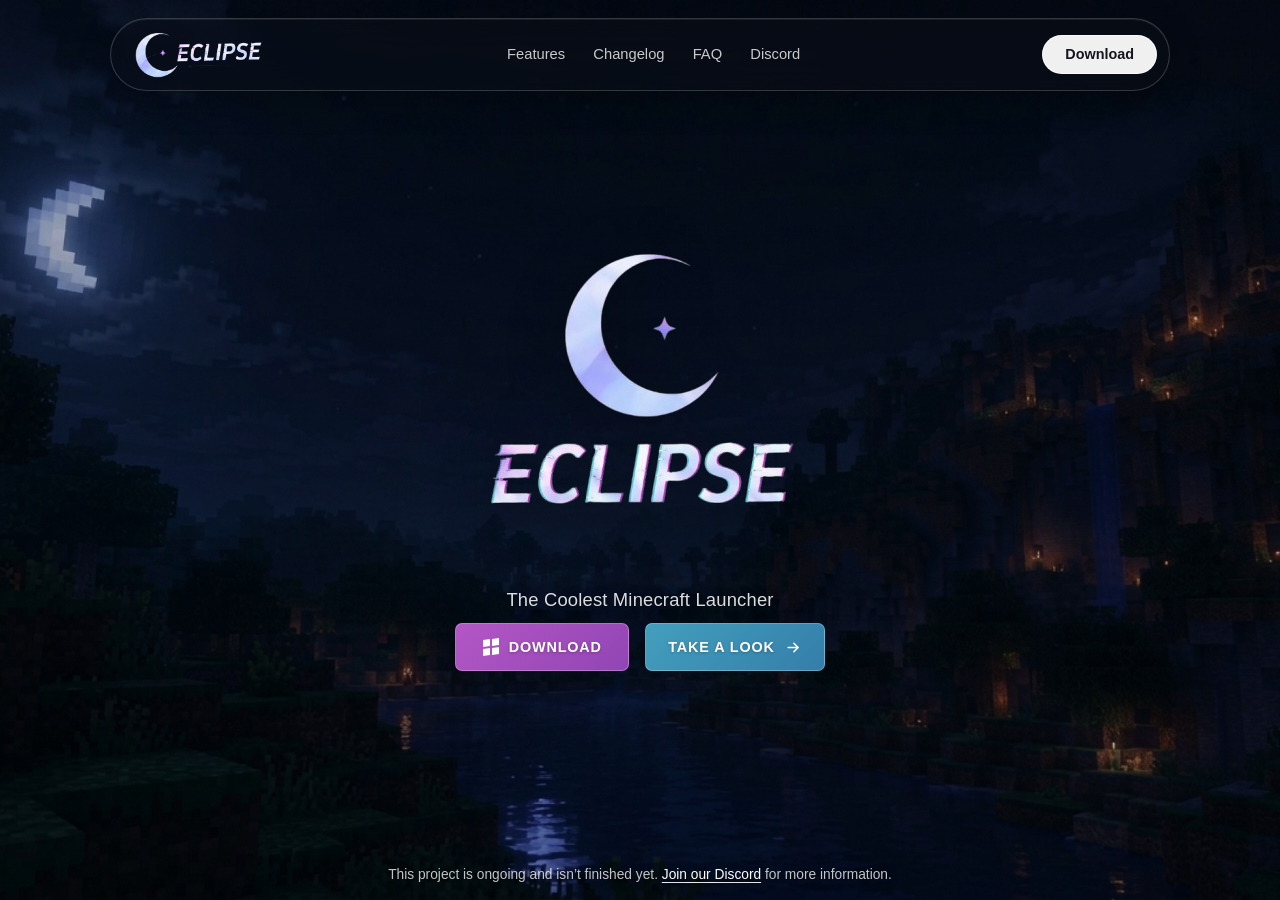
==== index.html @ 4d3c8eff "Add clean features page and navigation links" ====
<!DOCTYPE html>
<html lang="en">
<head>
    <meta charset="UTF-8">
    <meta name="viewport" content="width=device-width, initial-scale=1.0">
    <meta name="theme-color" content="#071316">
    <title>Eclipse Client | The coolest Minecraft launcher</title>
    <meta name="description" content="Eclipse Client is an all-in-one Minecraft Launcher and Client that enables users to boost their FPS, manage multiple Microsoft or offline accounts, create custom game instances, and fully customize their interface and gameplay experience.">
    <link rel="icon" type="image/png" sizes="192x192" href="/favicon.png">
    <link rel="shortcut icon" href="/favicon.png">
    <link rel="apple-touch-icon" href="/favicon.png">
    <style>
        * { box-sizing: border-box; }

        html, body { width: 100%; min-height: 100%; margin: 0; }

        body {
            min-height: 100vh;
            min-height: 100svh;
            display: grid;
            place-items: center;
            overflow: hidden;
            background-color: #071316;
            background-image: linear-gradient(rgba(0, 10, 13, 0.24), rgba(0, 8, 12, 0.34)), url("eclipse-minecraft-wallpaper.jpg");
            background-position: center;
            background-size: cover;
            background-repeat: no-repeat;
        }

        .topbar {
            position: fixed;
            z-index: 5;
            top: 18px;
            left: 50%;
            display: flex;
            align-items: center;
            justify-content: space-between;
            gap: 22px;
            width: min(1060px, calc(100% - 64px));
            min-height: 64px;
            padding: 8px 12px 8px 22px;
            border: 1px solid rgba(255, 255, 255, 0.18);
            border-radius: 999px;
            background: rgba(13, 15, 22, 0.48);
            -webkit-backdrop-filter: blur(18px) saturate(135%);
            backdrop-filter: blur(18px) saturate(135%);
            box-shadow: 0 10px 34px rgba(0, 0, 0, 0.24), inset 0 1px rgba(255, 255, 255, 0.08);
            translate: -50% 0;
            animation: fade-in 900ms ease-out both;
        }

        .nav-brand { display: flex; flex: 0 0 auto; align-items: center; }
        .nav-brand img { display: block; width: 132px; height: auto; }

        .nav-links {
            display: flex;
            align-items: center;
            justify-content: center;
            gap: clamp(12px, 2.2vw, 30px);
        }

        .nav-links a {
            color: rgba(255, 255, 255, 0.78);
            font: 400 0.92rem/1 "Segoe UI", Arial, sans-serif;
            text-decoration: none;
            white-space: nowrap;
            transition: color 220ms ease;
        }

        .nav-links a:hover, .nav-links a:focus-visible { color: #fff; }

        .nav-download {
            flex: 0 0 auto;
            padding: 11px 22px;
            border: 1px solid rgba(255, 255, 255, 0.68);
            border-radius: 999px;
            background: rgba(255, 255, 255, 0.94);
            color: #17151c;
            font: 600 0.9rem/1 "Segoe UI", Arial, sans-serif;
            text-decoration: none;
            white-space: nowrap;
            transition: background 250ms ease, transform 250ms ease, box-shadow 250ms ease;
        }

        .nav-download:hover { transform: translateY(-2px); background: #fff; box-shadow: 0 5px 20px rgba(255, 255, 255, 0.22); }
        .nav-download:focus-visible, .nav-links a:focus-visible { outline: 2px solid #fff; outline-offset: 4px; border-radius: 4px; }

        main {
            display: grid;
            place-items: center;
            align-content: center;
            gap: 8px;
            width: 100%;
            min-height: 100vh;
            min-height: 100svh;
            padding: 32px;
        }

        .hero-logo {
            display: block;
            width: min(72vw, 346px, 45svh);
            height: auto;
            filter: drop-shadow(0 8px 28px rgba(0, 0, 0, 0.32));
            animation: fade-in 1200ms ease-out both;
        }

        h1 {
            margin: 4px 0 2px;
            color: rgba(255, 255, 255, 0.86);
            font: 400 clamp(0.95rem, 1.6vw, 1.15rem)/1.45 "Segoe UI", Arial, sans-serif;
            letter-spacing: 0.01em;
            text-align: center;
            text-shadow: 0 2px 12px rgba(0, 0, 0, 0.5);
            animation: fade-up 1000ms 450ms ease-out both;
        }

        .actions {
            display: flex;
            justify-content: center;
            gap: 16px;
            flex-wrap: wrap;
        }

        .action-button {
            display: inline-flex;
            align-items: center;
            justify-content: center;
            gap: 10px;
            min-width: 174px;
            min-height: 48px;
            padding: 0 22px;
            border: 1px solid rgba(255, 255, 255, 0.24);
            border-radius: 7px;
            color: #fff;
            font: 750 0.9rem/1 "Segoe UI", Arial, sans-serif;
            letter-spacing: 0.06em;
            text-transform: uppercase;
            text-shadow: 0 1px 3px rgba(0, 0, 0, 0.25);
            box-shadow: 0 5px 18px rgba(0, 0, 0, 0.22);
            cursor: pointer;
            transition: translate 650ms cubic-bezier(.2,.75,.25,1), scale 650ms cubic-bezier(.2,.75,.25,1), box-shadow 650ms ease, filter 650ms ease, border-color 650ms ease;
            animation: fade-up 1000ms 850ms ease-out both;
        }

        .download { background: linear-gradient(135deg, #b357c5, #9145b4); }
        .take-a-look { background: linear-gradient(135deg, #439fbd, #347eaa); }

        .action-button:hover {
            translate: 0 -4px;
            filter: brightness(1.12);
            border-color: rgba(255, 255, 255, 0.58);
            box-shadow: 0 12px 28px rgba(0, 0, 0, 0.34), 0 0 20px rgba(163, 102, 218, 0.3);
        }

        .action-button:active {
            translate: 0 -1px;
            scale: 0.97;
            filter: brightness(0.96);
            box-shadow: 0 3px 10px rgba(0, 0, 0, 0.28);
        }

        .action-button:focus-visible {
            outline: 3px solid #fff;
            outline-offset: 4px;
        }

        .arrow-mark { transition: transform 650ms cubic-bezier(.2,.75,.25,1); }
        .take-a-look:hover .arrow-mark { transform: translateX(4px); }

        .windows-mark {
            display: grid;
            grid-template-columns: repeat(2, 7px);
            grid-template-rows: repeat(2, 7px);
            gap: 2px;
            transform: skewY(-7deg);
        }

        .windows-mark span { background: currentColor; }

        .site-note {
            position: fixed;
            z-index: 2;
            right: 16px;
            bottom: 14px;
            left: 16px;
            color: rgba(255, 255, 255, 0.76);
            font: 400 0.86rem/1.5 "Segoe UI", Arial, sans-serif;
            text-align: center;
            text-shadow: 0 2px 10px rgba(0, 0, 0, 0.8);
            animation: fade-up 900ms 1100ms ease-out both;
        }

        .site-note a { color: #fff; text-underline-offset: 3px; }
        .site-note a:hover { color: #e4c4ff; }

        @keyframes fade-up {
            from { opacity: 0; transform: translateY(12px); }
            to { opacity: 1; transform: translateY(0); }
        }

        @keyframes fade-in {
            from { opacity: 0; }
            to { opacity: 1; }
        }

        @media (max-width: 600px) {
            .topbar {
                top: 10px;
                width: calc(100% - 24px);
                min-height: 0;
                padding: 9px 12px;
                border-radius: 22px;
                flex-wrap: wrap;
                gap: 10px;
            }
            .nav-brand img { width: 108px; }
            .nav-download { padding: 10px 16px; font-size: 0.82rem; }
            .nav-links { order: 3; width: 100%; justify-content: space-between; gap: 8px; padding: 5px 2px 2px; }
            .nav-links a { font-size: 0.78rem; }
            main { padding: 20px; }
            .hero-logo { width: min(78vw, 346px, 40svh); }
            .actions { gap: 10px; }
            .action-button { min-width: 158px; padding-inline: 16px; font-size: 0.84rem; }
        }
    </style>
</head>
<body>
    <header class="topbar" aria-label="Main navigation">
        <a class="nav-brand" href="/" aria-label="Eclipse home">
            <img src="EclipseLogo+Name397x165.png" alt="Eclipse">
        </a>
        <nav class="nav-links" aria-label="Main menu">
            <a href="/features/">Features</a>
            <a href="#changelog">Changelog</a>
            <a href="/faq/">FAQ</a>
            <a href="https://discord.gg/acwwts2SWt" target="_blank" rel="noopener noreferrer">Discord</a>
        </nav>
        <a class="nav-download" href="#download">Download</a>
    </header>
    <main id="home" aria-label="Eclipse Client">
        <img class="hero-logo" src="eclipselogo_namenobackground346x346.png" alt="Eclipse">
        <h1>The Coolest Minecraft Launcher</h1>
        <div class="actions" aria-label="Coming soon">
            <button class="action-button download" type="button">
                <span class="windows-mark" aria-hidden="true"><span></span><span></span><span></span><span></span></span>
                Download
            </button>
            <button class="action-button take-a-look" type="button">
                Take a look
                <svg class="arrow-mark" aria-hidden="true" width="17" height="17" viewBox="0 0 24 24" fill="none" xmlns="http://www.w3.org/2000/svg">
                    <path d="M4.5 12h14m-6-6 6 6-6 6" stroke="currentColor" stroke-width="2.2" stroke-linecap="round" stroke-linejoin="round"/>
                </svg>
            </button>
        </div>
    </main>
    <footer class="site-note">
        This project is ongoing and isn’t finished yet. <a href="https://discord.gg/acwwts2SWt" target="_blank" rel="noopener noreferrer">Join our Discord</a> for more information.
    </footer>
</body>
</html>
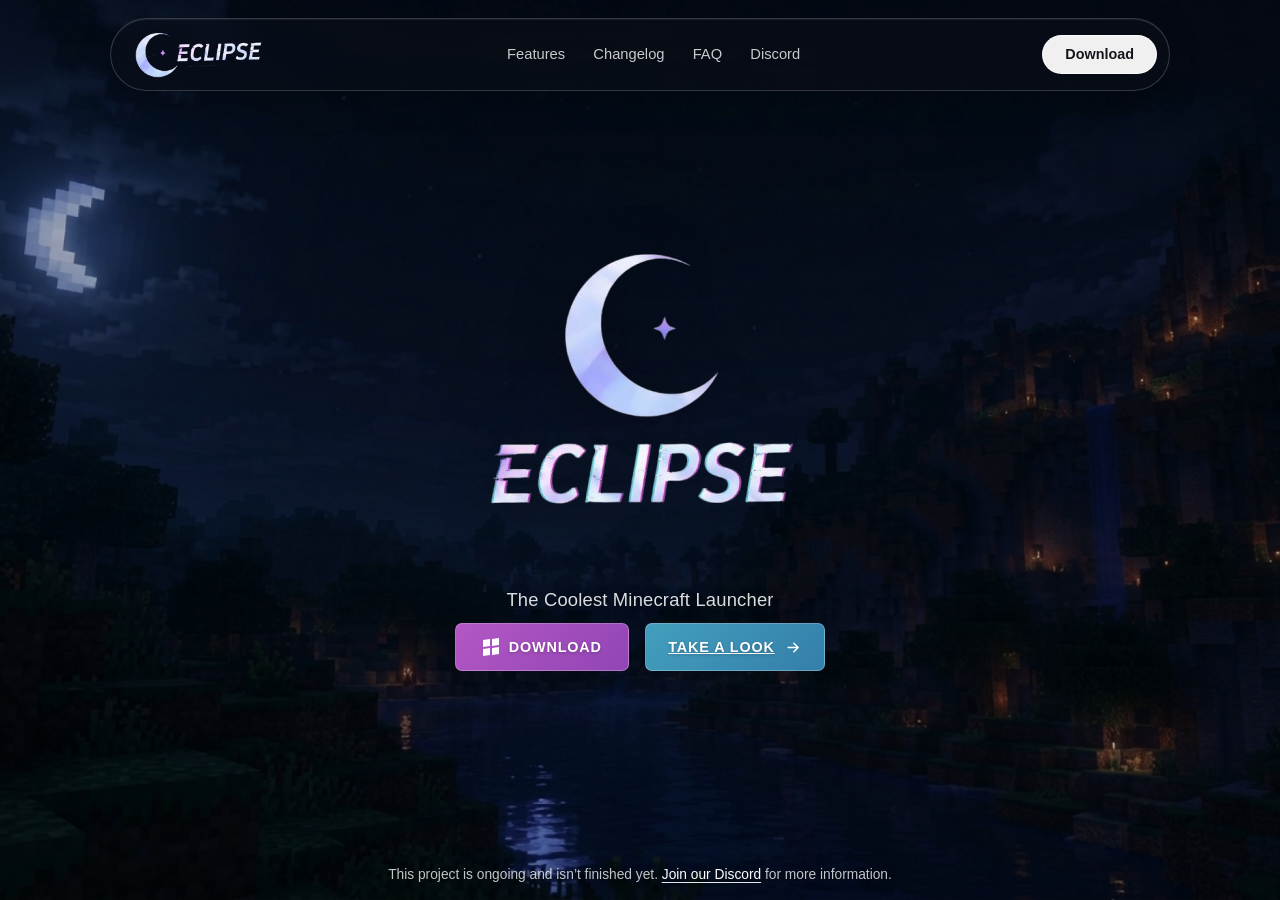
==== commit 3ea888fe: "Add launcher showcase gallery page" ====
--- a/index.html
+++ b/index.html
@@ -245,12 +245,12 @@
                 <span class="windows-mark" aria-hidden="true"><span></span><span></span><span></span><span></span></span>
                 Download
             </button>
-            <button class="action-button take-a-look" type="button">
+            <a class="action-button take-a-look" href="/look/">
                 Take a look
                 <svg class="arrow-mark" aria-hidden="true" width="17" height="17" viewBox="0 0 24 24" fill="none" xmlns="http://www.w3.org/2000/svg">
                     <path d="M4.5 12h14m-6-6 6 6-6 6" stroke="currentColor" stroke-width="2.2" stroke-linecap="round" stroke-linejoin="round"/>
                 </svg>
-            </button>
+            </a>
         </div>
     </main>
     <footer class="site-note">
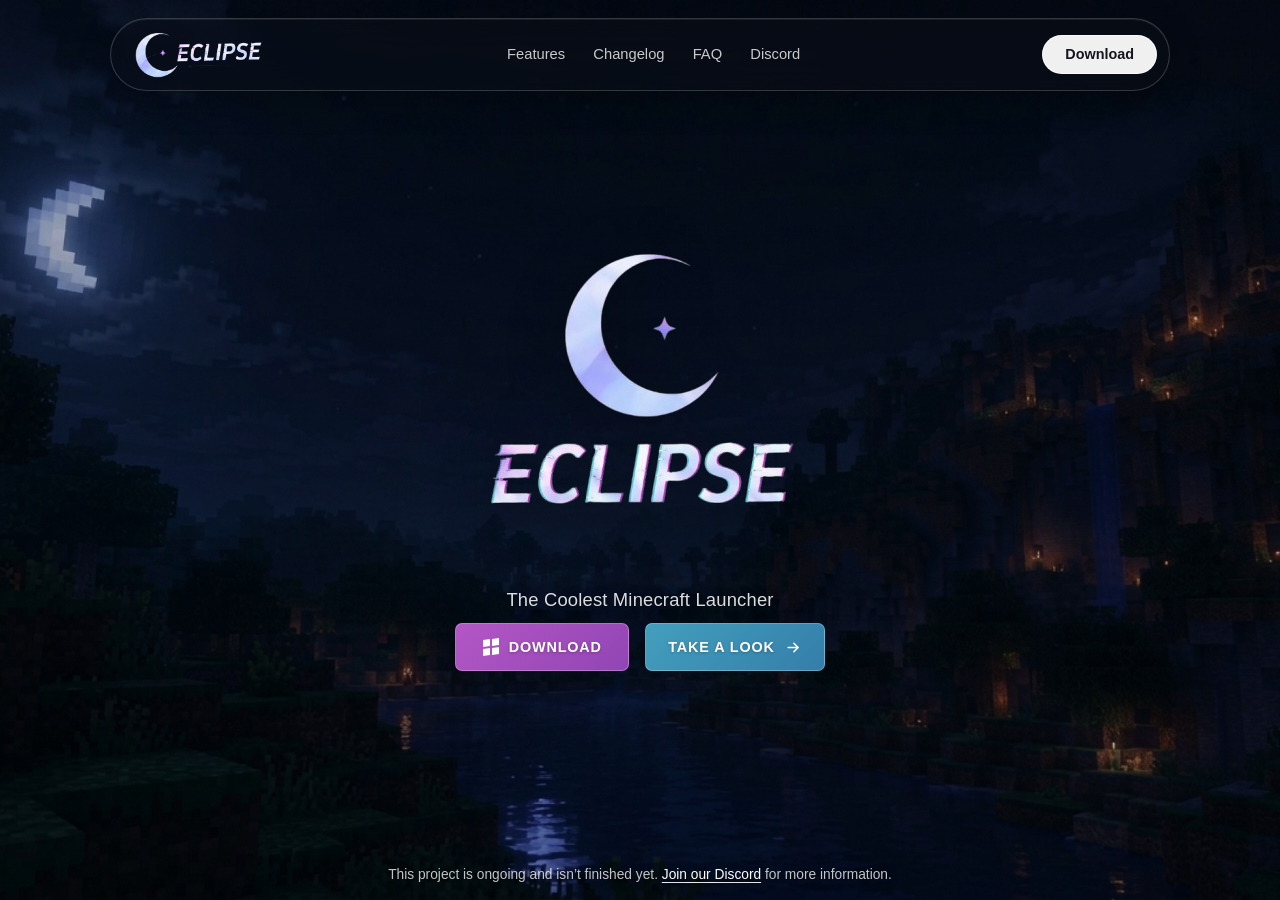
==== commit 6d4465ed: "Smooth screenshot swipe and remove button underline" ====
--- a/index.html
+++ b/index.html
@@ -138,6 +138,7 @@
             text-shadow: 0 1px 3px rgba(0, 0, 0, 0.25);
             box-shadow: 0 5px 18px rgba(0, 0, 0, 0.22);
             cursor: pointer;
+            text-decoration: none;
             transition: translate 650ms cubic-bezier(.2,.75,.25,1), scale 650ms cubic-bezier(.2,.75,.25,1), box-shadow 650ms ease, filter 650ms ease, border-color 650ms ease;
             animation: fade-up 1000ms 850ms ease-out both;
         }
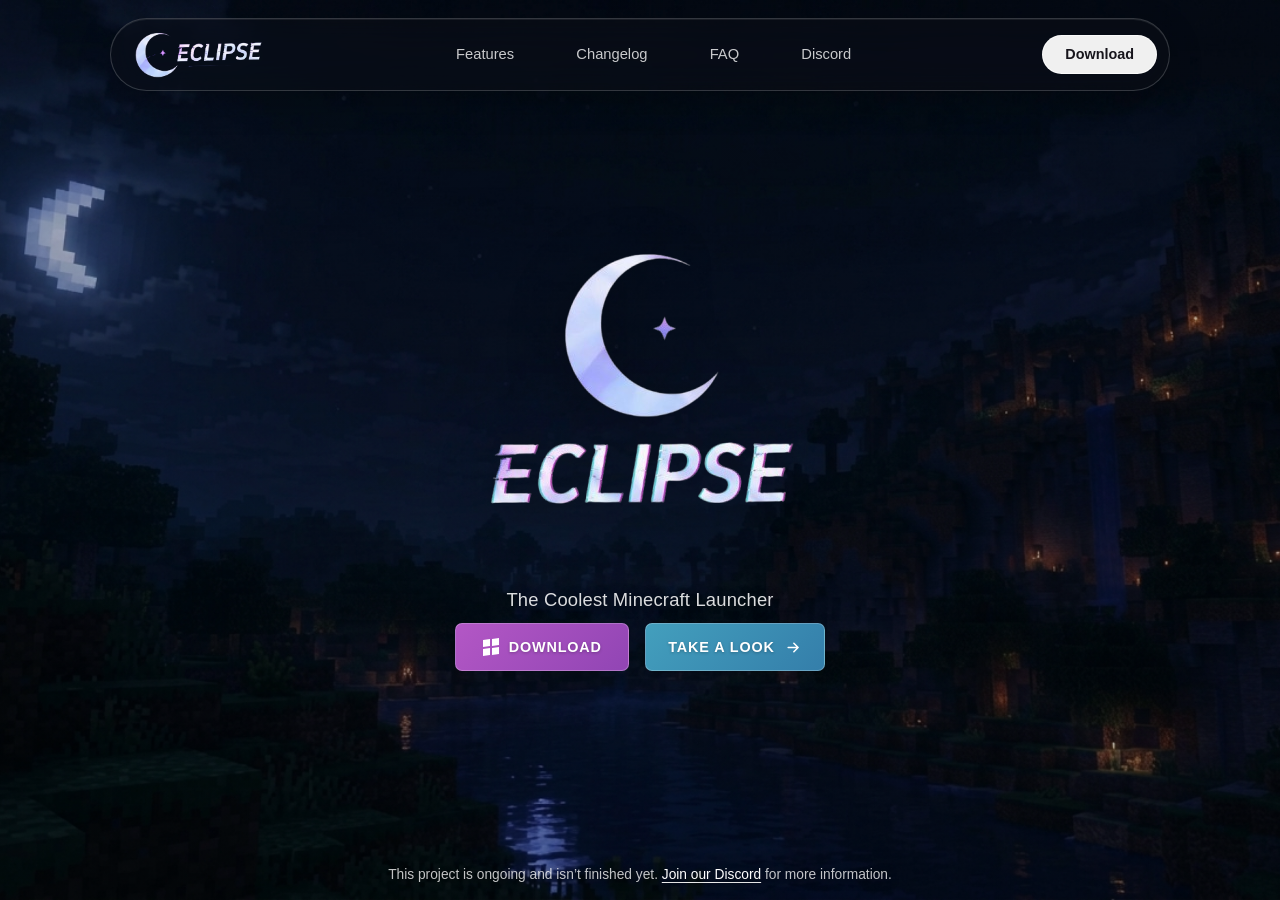
==== commit 54231e35: "Add privacy page and refine shared navigation footer" ====
--- a/index.html
+++ b/index.html
@@ -9,6 +9,7 @@
     <link rel="icon" type="image/png" sizes="192x192" href="/favicon.png">
     <link rel="shortcut icon" href="/favicon.png">
     <link rel="apple-touch-icon" href="/favicon.png">
+    <script src="/analytics.js" defer></script>
     <style>
         * { box-sizing: border-box; }
 
@@ -68,6 +69,9 @@
         }
 
         .nav-links a:hover, .nav-links a:focus-visible { color: #fff; }
+        .nav-links a { padding: 10px 16px; border: 1px solid transparent; border-radius: 999px; transition: color 220ms ease, background 220ms ease, border-color 220ms ease, box-shadow 220ms ease; }
+        .nav-links a:hover, .nav-links a:focus-visible { border-color: rgba(255,255,255,.28); background: linear-gradient(180deg,rgba(255,255,255,.19),rgba(255,255,255,.07)); box-shadow: inset 0 1px rgba(255,255,255,.15); }
+        .nav-links a[aria-current="page"] { padding: 10px 16px; border: 1px solid rgba(255,255,255,.32); border-radius: 999px; background: linear-gradient(180deg,rgba(255,255,255,.2),rgba(255,255,255,.08)); color:#fff; box-shadow:inset 0 1px rgba(255,255,255,.18),0 2px 12px rgba(0,0,0,.18); }
 
         .nav-download {
             flex: 0 0 auto;
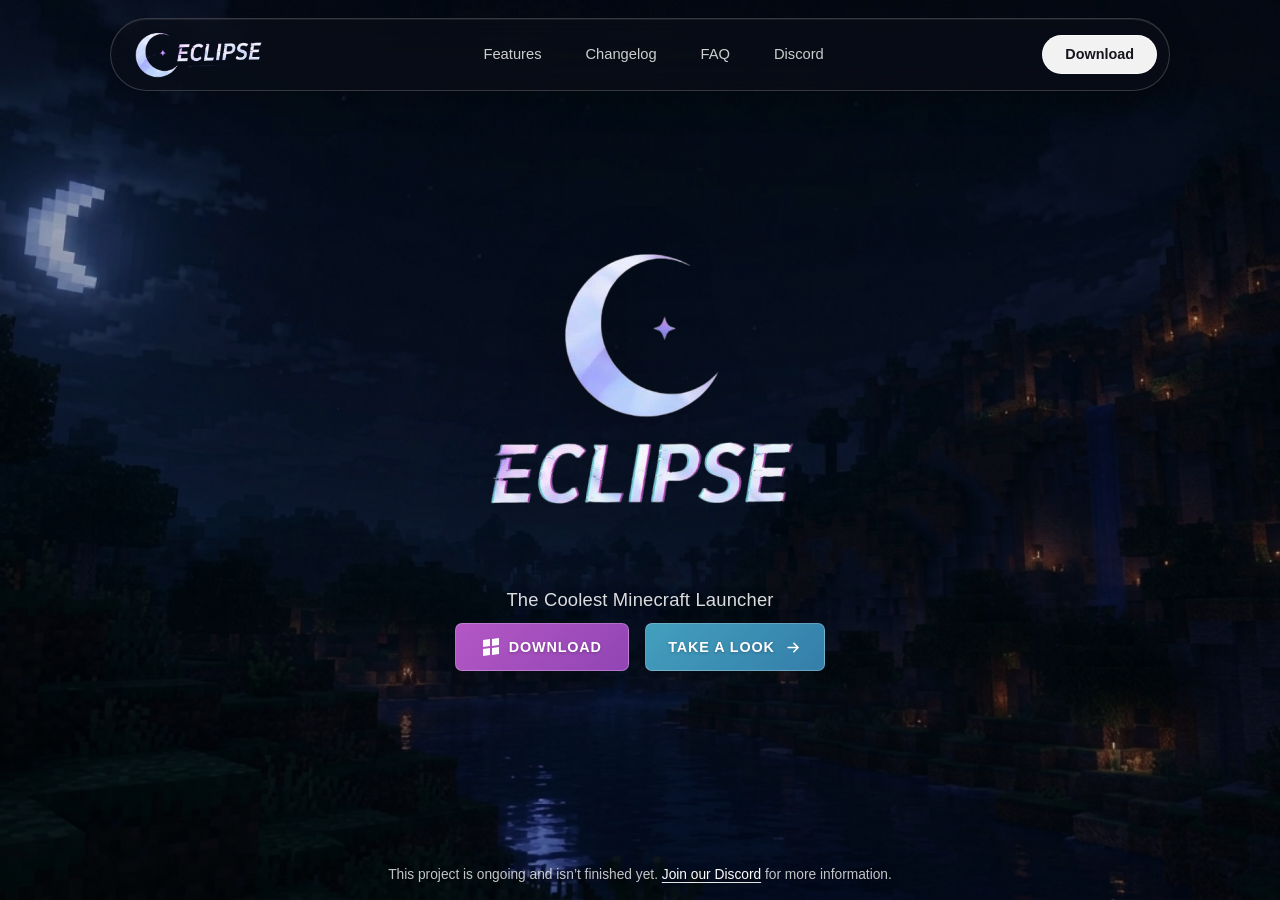
==== commit 7cedf9aa: "Unify navigation and complete privacy footer links" ====
--- a/index.html
+++ b/index.html
@@ -228,6 +228,7 @@
             .action-button { min-width: 158px; padding-inline: 16px; font-size: 0.84rem; }
         }
     </style>
+    <link rel="stylesheet" href="/navigation.css">
 </head>
 <body>
     <header class="topbar" aria-label="Main navigation">
--- a/navigation.css
+++ b/navigation.css
@@ -0,0 +1,63 @@
+.topbar {
+    position: fixed;
+    z-index: 5;
+    top: 18px;
+    left: 50%;
+    width: min(1060px, calc(100% - 64px));
+    min-height: 64px;
+    display: flex;
+    align-items: center;
+    justify-content: space-between;
+    gap: 18px;
+    padding: 8px 12px 8px 22px;
+    border: 1px solid rgba(255,255,255,.18);
+    border-radius: 999px;
+    background: rgba(13,15,22,.56);
+    -webkit-backdrop-filter: blur(18px) saturate(135%);
+    backdrop-filter: blur(18px) saturate(135%);
+    box-shadow: 0 10px 34px rgba(0,0,0,.24), inset 0 1px rgba(255,255,255,.08);
+    translate: -50% 0;
+}
+.topbar .nav-brand,.topbar .brand { display:flex; flex:0 0 auto; align-items:center; }
+.topbar .nav-brand img,.topbar .brand img,.topbar > a > img { display:block; width:132px; height:auto; }
+.topbar nav,.topbar .nav-links { display:flex; align-items:center; justify-content:center; gap:clamp(8px,1.4vw,20px); }
+.topbar nav a,.topbar .nav-links a {
+    padding:10px 12px;
+    border:1px solid transparent;
+    border-radius:999px;
+    color:rgba(255,255,255,.8);
+    font:400 .92rem/1 "Segoe UI",Arial,sans-serif;
+    text-decoration:none;
+    white-space:nowrap;
+    transition:color 220ms ease,background 220ms ease,border-color 220ms ease,box-shadow 220ms ease;
+}
+.topbar nav a:hover,.topbar nav a:focus-visible,.topbar .nav-links a:hover,.topbar .nav-links a:focus-visible {
+    border-color:rgba(255,255,255,.3);
+    background:linear-gradient(180deg,rgba(255,255,255,.2),rgba(255,255,255,.07));
+    color:#fff;
+    box-shadow:inset 0 1px rgba(255,255,255,.16);
+}
+.topbar nav a[aria-current="page"],.topbar .nav-links a[aria-current="page"] {
+    border-color:rgba(255,255,255,.34);
+    background:linear-gradient(180deg,rgba(255,255,255,.22),rgba(255,255,255,.09));
+    color:#fff;
+    box-shadow:inset 0 1px rgba(255,255,255,.18),0 2px 12px rgba(0,0,0,.18);
+}
+.topbar .nav-download,.topbar .download,.topbar > .dl {
+    flex:0 0 auto;
+    padding:11px 22px;
+    border:1px solid rgba(255,255,255,.68);
+    border-radius:999px;
+    background:rgba(255,255,255,.95);
+    color:#17151c;
+    font:600 .9rem/1 "Segoe UI",Arial,sans-serif;
+    text-decoration:none;
+    white-space:nowrap;
+}
+@media(max-width:700px) {
+    .topbar { top:10px; width:calc(100% - 24px); min-height:0; padding:9px 12px; border-radius:22px; flex-wrap:wrap; gap:8px; }
+    .topbar .nav-brand img,.topbar .brand img,.topbar > a > img { width:108px; }
+    .topbar nav,.topbar .nav-links { order:3; width:100%; justify-content:space-between; gap:2px; }
+    .topbar nav a,.topbar .nav-links a { padding:8px; font-size:.78rem; }
+    .topbar .nav-download,.topbar .download,.topbar > .dl { padding:9px 14px; font-size:.82rem; }
+}
